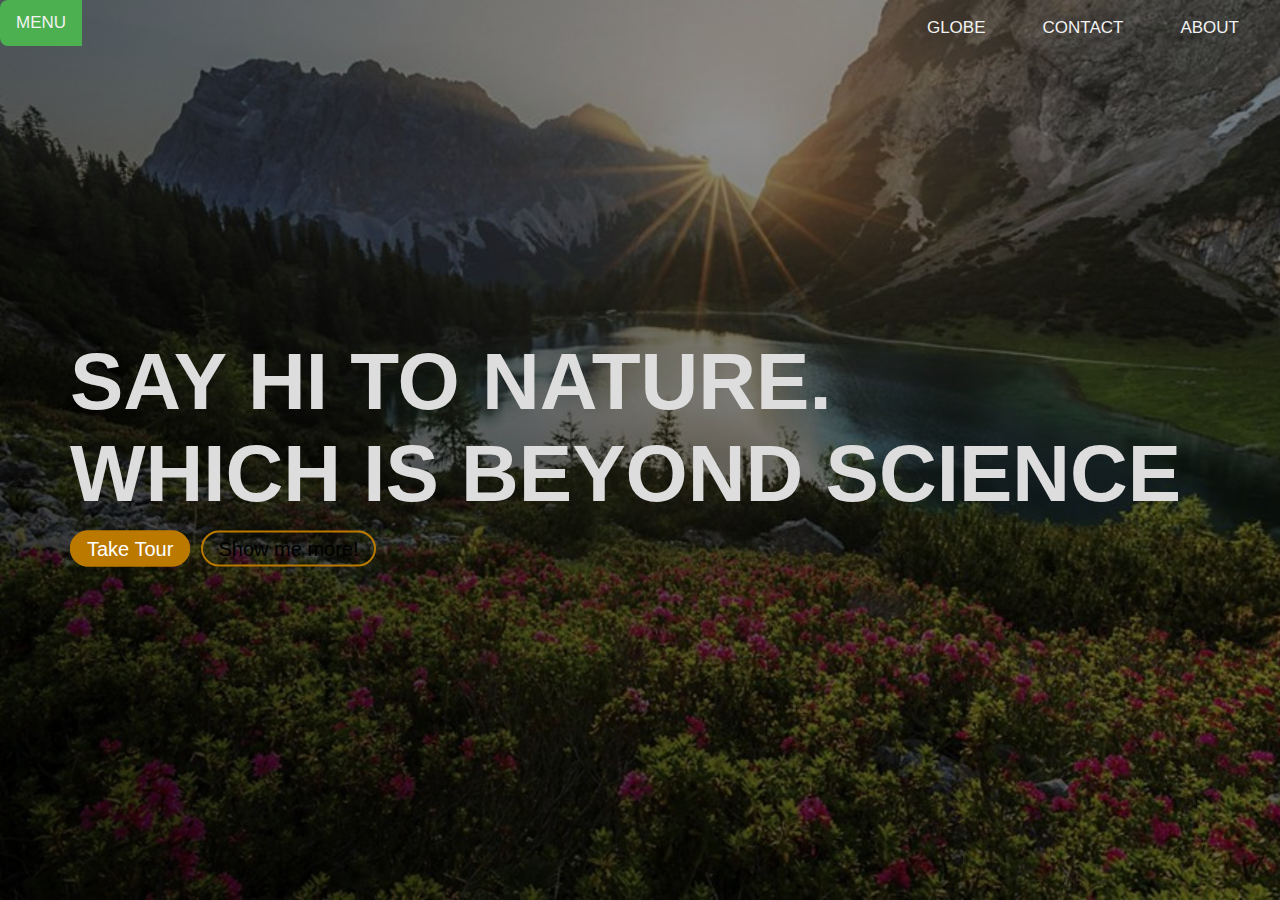
==== Project/index.html @ 2b329ba0 "1" ====
<!DOCTYPE html>
<html lang="en">

<head>
    <meta charset="UTF-8">
    <meta http-equiv="X-UA-Compatible" content="IE=edge">
    <meta name="viewport" content="width=device-width, initial-scale=1.0">
    <title>Document</title>
    <link rel="stylesheet" href="https://cdnjs.cloudflare.com/ajax/libs/font-awesome/6.4.0/css/all.min.css">
    <link rel="stylesheet" href="./resources/css/style.css">
</head>

<body>
    <section class="hero-main ">
        <div class="hero-text-box">
            <h1>SAY HI TO NATURE. <br> WHICH IS BEYOND SCIENCE</h1>
            <a href="#" class="btn btn-take">Take Tour</a>
            <a href="#" class="btn btn-more">Show me more!</a>
        </div>
    </section>
    <header>
        <div class="topnav" id="mytopnav">
            <a href="#" class="home">MENU</a>
            <a href="#" class="about">ABOUT</a>
            <a href="#" class="contact">CONTACT</a>
            <a href="#" class="globe">GLOBE</a>
            <a href="javascript:void(0)" class="icon" onclick="myFunction()">
                <img src="./vendors/images/more.png" alt="">
            </a>
        </div>
    </header>
</body>
<script>
    function myFunction() {
        var x = document.getElementById("mytopnav");
        if (x.className === "topnav") {
            x.className += " responsive";
        } else {
            x.className = "topnav";
        }
    }

</script>

</html>
---- Project/resources/css/style.css ----
body {
    margin: 0;
    padding: 0;
    font-family: Arial, Helvetica, sans-serif;
}

h1 {
    margin: 0;
}

.topnav {
    overflow: hidden;
    background: transparent;
    position: relative;
}

.topnav a:not(:first-child) {
    float: right;
    padding-bottom: 3px;

}

.topnav a:nth-child(1) {
    background-color: #4CAF50;
    border-top-left-radius: 8px;
    border-bottom-left-radius: 8px;
    /* margin-left: 25px; */
    margin-top: 0;
}

.topnav a {
    float: left;
    display: block;
    color: #f2f2f2;
    text-align: center;
    padding: 13px 16px;
    text-decoration: none;
    font-size: 17px;
    margin-right: 25px;
    margin-top: 5px;
    ;
}

.topnav a:nth-child(1):hover {
    background-color: orange;
}

.topnav a:not(:first-child):hover {
    /* background-color: #ddd; */
    border-bottom: 2px solid orange;
    /* color: black; */
}


.icon img {
    height: 25px;
}

.topnav .icon {
    display: none;
}

@media screen and (max-width: 600px) {
    .topnav a:not(:first-child) {
        display: none;
    }

    .topnav a.icon {
        float: right;
        display: block;
    }
}

@media screen and (max-width: 600px) {
    .topnav.responsive {
        position: relative;
    }

    .topnav.responsive .icon {
        position: absolute;
        right: 0;
        top: 0;
    }

    .topnav.responsive a {
        float: none;
        display: block;
        text-align: center;
    }
}

.hero-main {
    position: absolute;
    width: 100%;
    background-image: linear-gradient(to top right, rgba(0, 0, 0, 0.8), rgba(0, 0, 0, 0.3)), url(/Project/vendors/images/nature.jpg);
    background-size: cover;
    background-position: center;
    height: 100vh;

}

.hero-text-box {
    position: absolute;
    width: 1140px;
    top: 50%;
    left: 50%;
    transform: translate(-50%, -50%);
    font-weight: 300;
    color: #ddd;
    font-size: 40px;
}

.btn {
    text-decoration: none;
    font-size: 20px;
    /* background-color: #4CAF50; */
    border-radius: 20px;
    padding: 5px 15px;
    /* transition-duration: 0.3s; */

}

.btn-take {
    color: white;
    background-color: #bb7900;
    border: 2px solid #bb7900;

}

.btn-take:hover {
    background-color: #996300;
    border: 1px solid #996300;
}

.btn-more {
    border: 2px solid #bb7900;
    color: black;
}

.btn-more:hover {
    background-color: #bb7900;
    color: white;
}
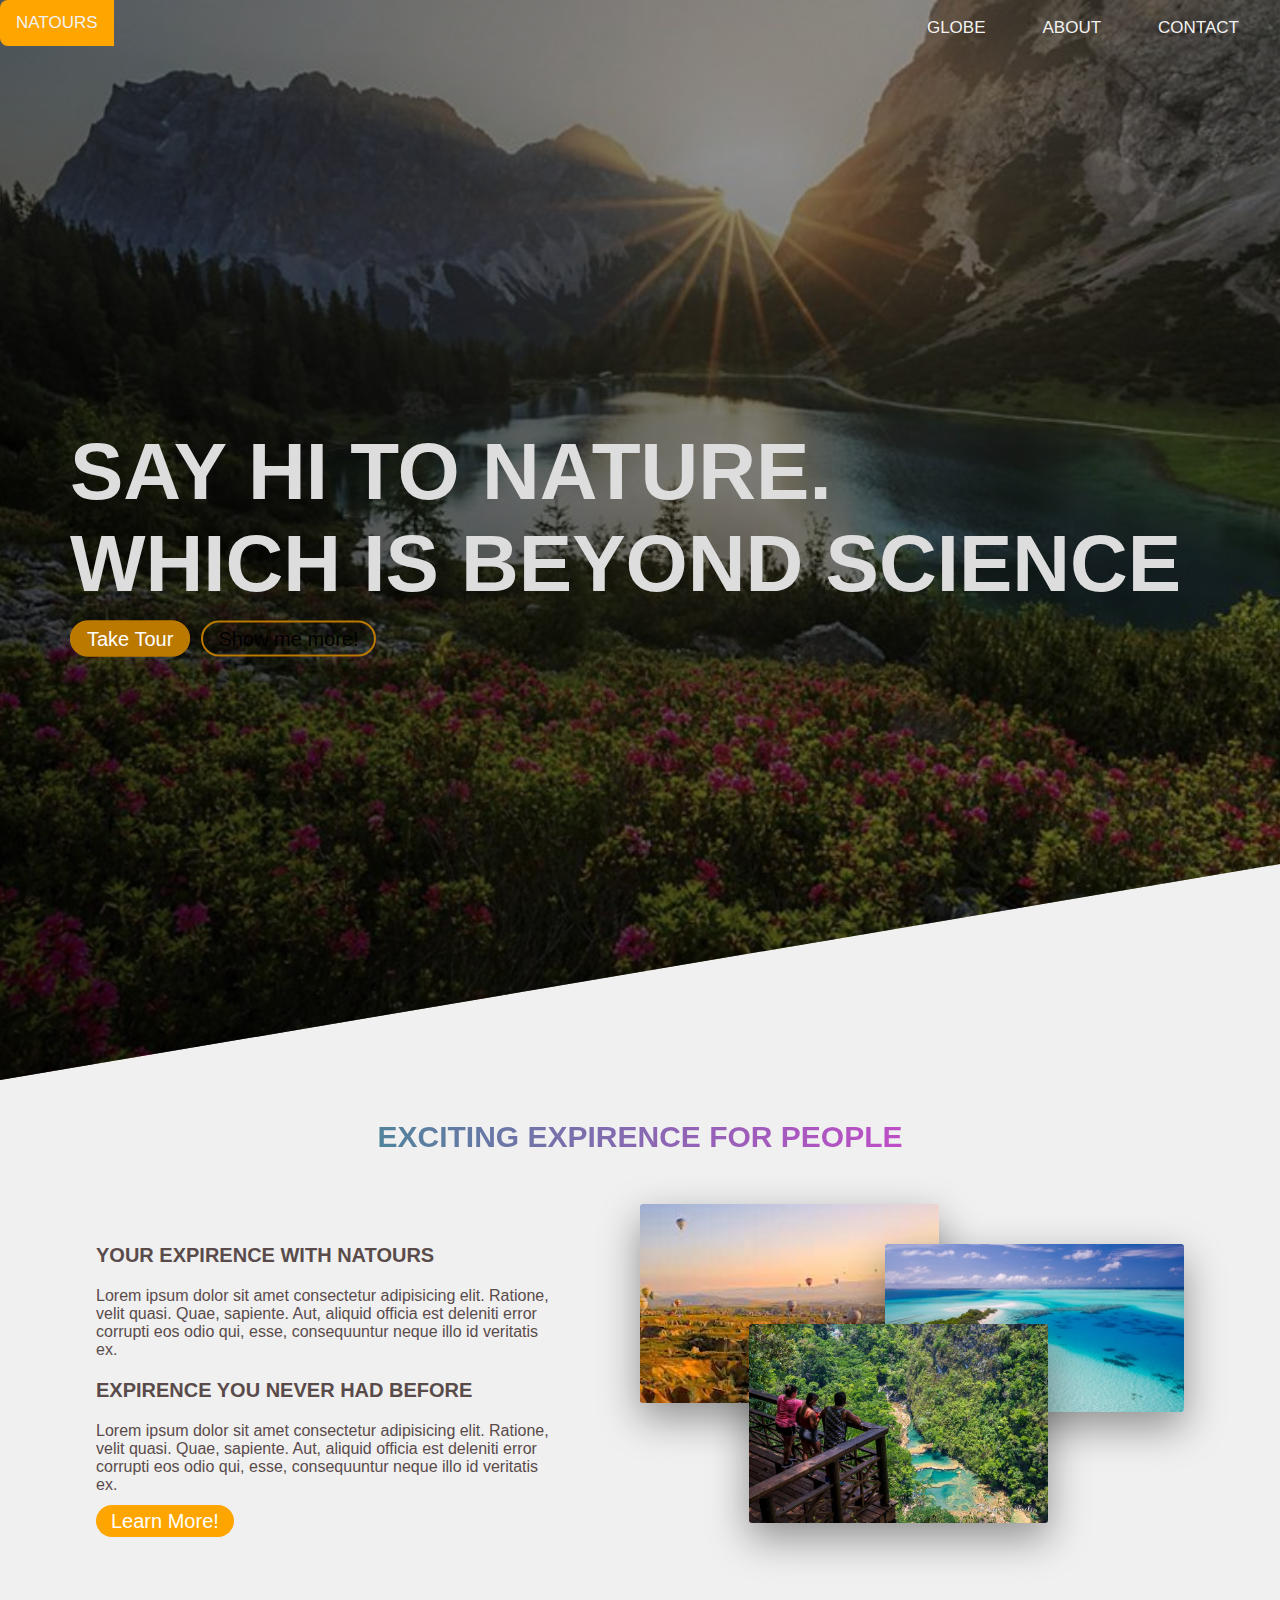
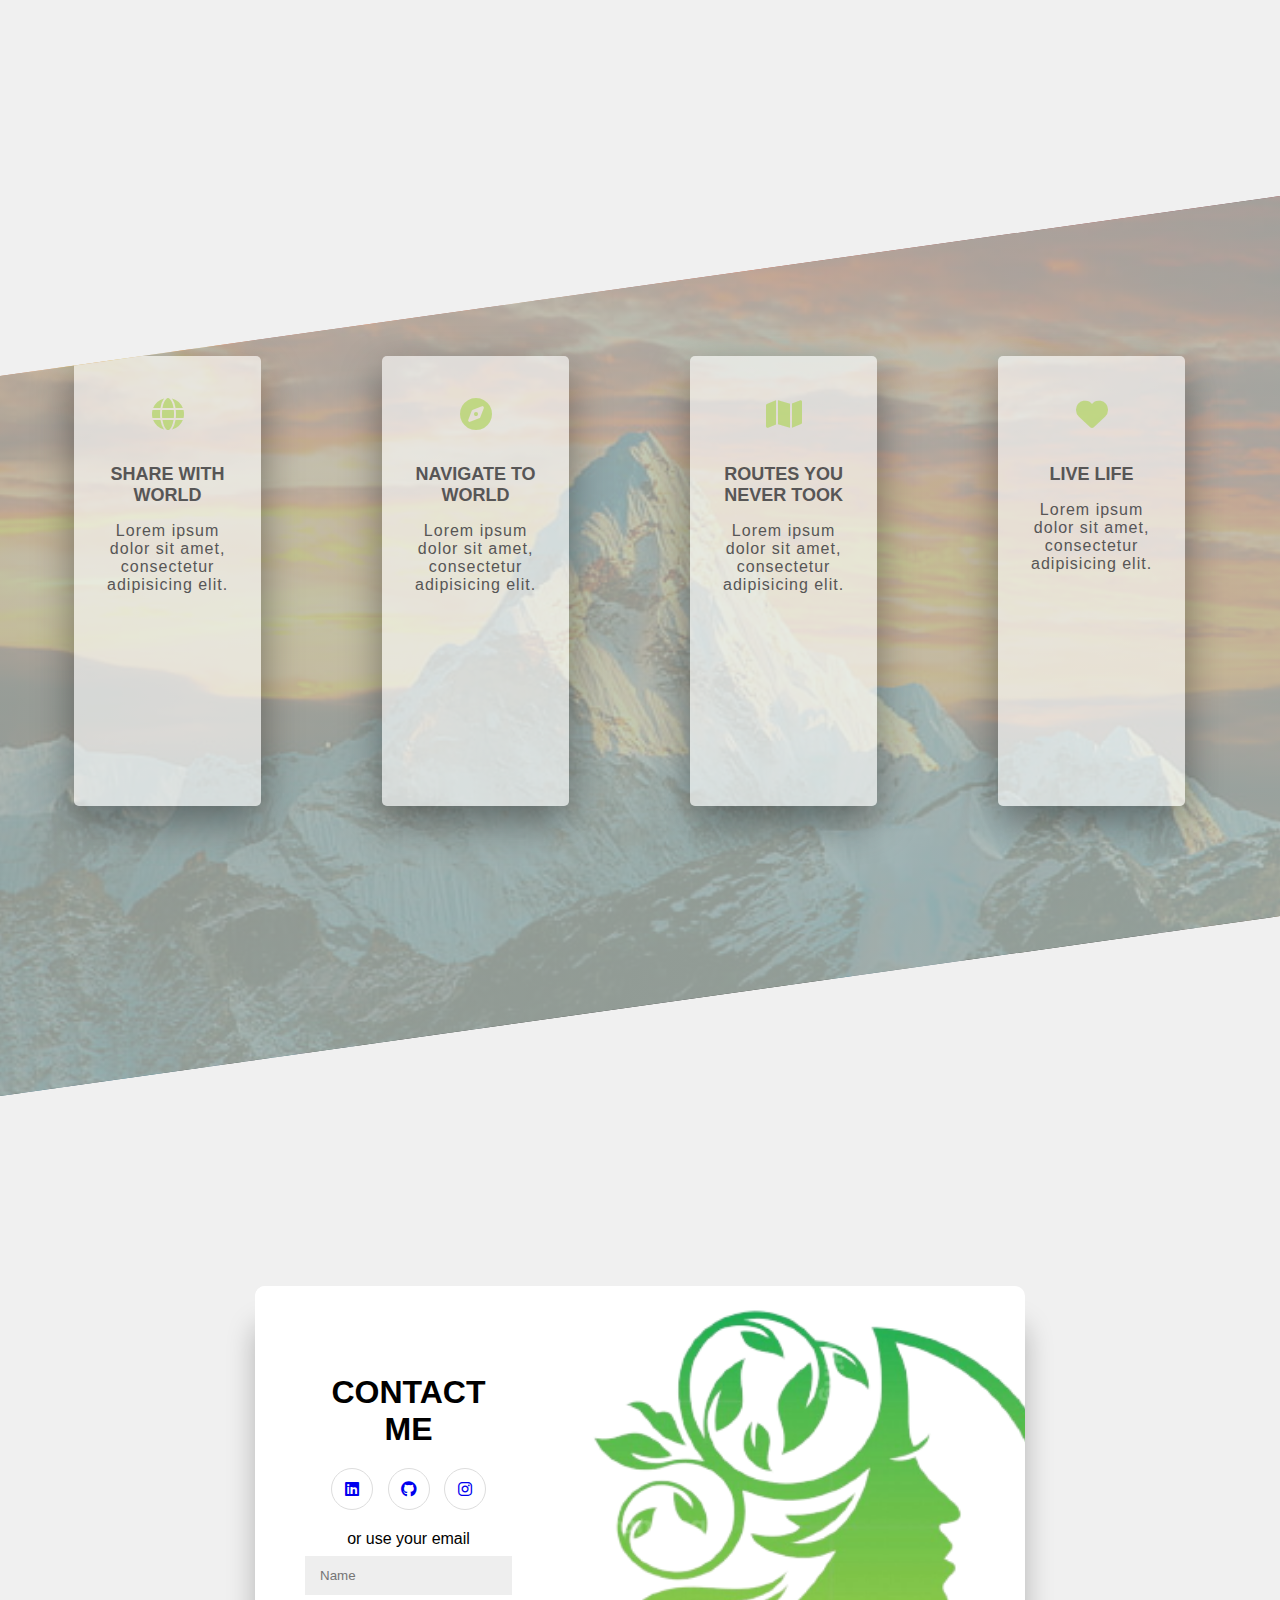
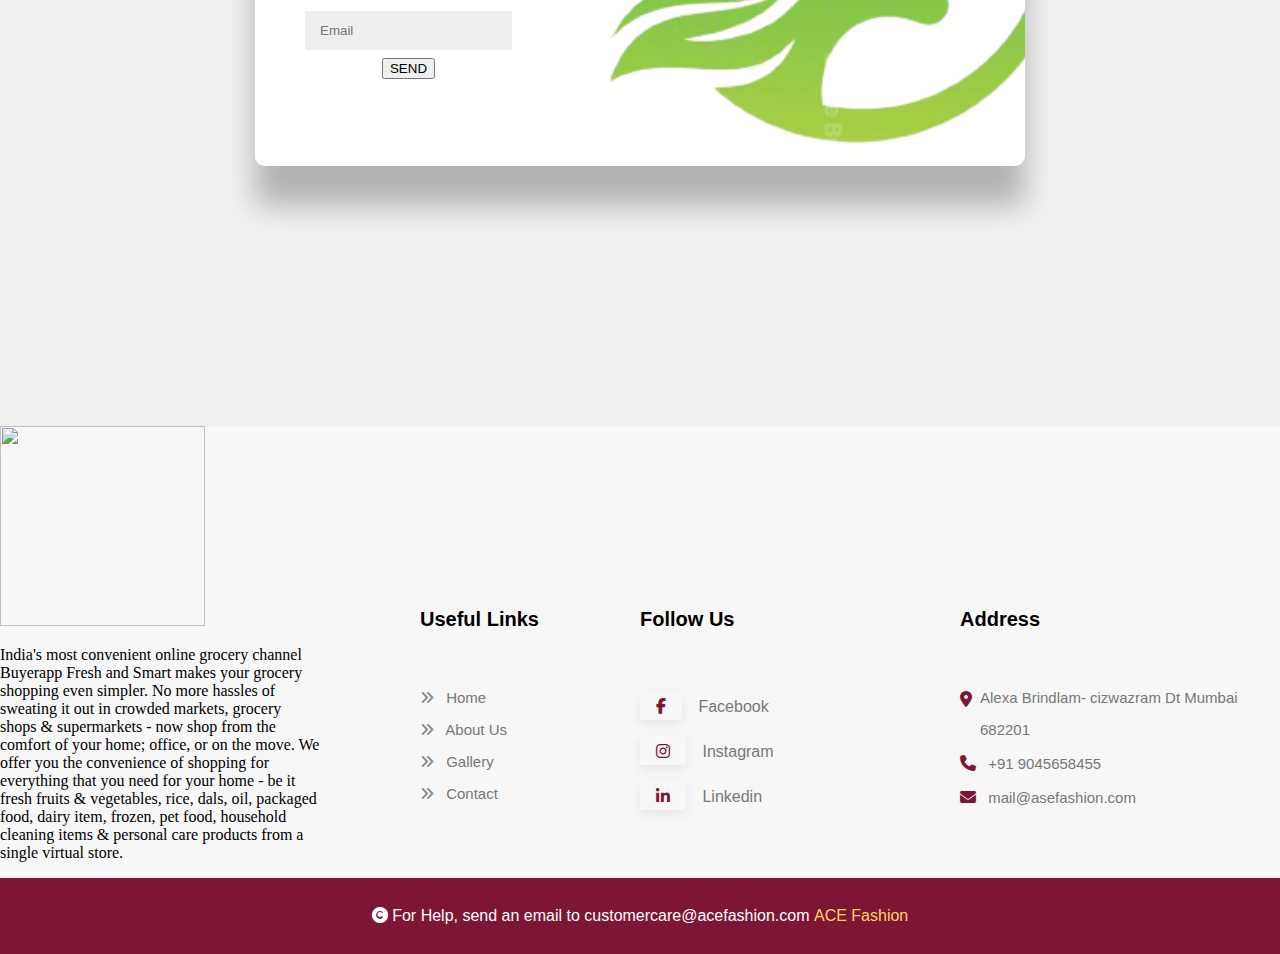
==== commit 92ab74f2: "complete" ====
--- a/Project/index.html
+++ b/Project/index.html
@@ -8,6 +8,8 @@
     <title>Document</title>
     <link rel="stylesheet" href="https://cdnjs.cloudflare.com/ajax/libs/font-awesome/6.4.0/css/all.min.css">
     <link rel="stylesheet" href="./resources/css/style.css">
+    <script src="https://kit.fontawesome.com/43632d2a06.js" crossorigin="anonymous"></script>
+    <link rel="stylesheet" href="/Project/resources/footer.css">
 </head>
 
 <body>
@@ -17,18 +19,197 @@
             <a href="#" class="btn btn-take">Take Tour</a>
             <a href="#" class="btn btn-more">Show me more!</a>
         </div>
-    </section>
-    <header>
         <div class="topnav" id="mytopnav">
-            <a href="#" class="home">MENU</a>
+            <a href="#" class="home">NATOURS</a>
+            <a href="#" class="contact">CONTACT</a>
             <a href="#" class="about">ABOUT</a>
-            <a href="#" class="contact">CONTACT</a>
+
             <a href="#" class="globe">GLOBE</a>
             <a href="javascript:void(0)" class="icon" onclick="myFunction()">
                 <img src="./vendors/images/more.png" alt="">
             </a>
         </div>
-    </header>
+    </section>
+
+    <section class="section-globe">
+        <div class="row">
+            <div class="mainhead">
+                <h2 class="globehead">EXCITING EXPIRENCE FOR PEOPLE</h2>
+            </div>
+        </div>
+        <div class="row">
+            <div class="col-1-of-2">
+                <div class="left-para">
+                    <h3 class="subhead">
+                        Your expirence with NATOURS
+                    </h3>
+
+                    <p class="para">Lorem ipsum dolor sit amet consectetur adipisicing elit. Ratione, velit quasi. Quae,
+                        sapiente. Aut, aliquid officia est deleniti error corrupti eos odio qui, esse, consequuntur
+                        neque
+                        illo
+                        id veritatis ex.</p>
+                    <h3 class="subhead">
+                        Expirence you never had before
+                    </h3>
+
+                    <p class="para">Lorem ipsum dolor sit amet consectetur adipisicing elit. Ratione, velit quasi. Quae,
+                        sapiente. Aut, aliquid officia est deleniti error corrupti eos odio qui, esse, consequuntur
+                        neque
+                        illo
+                        id veritatis ex.</p>
+                    <a href="" class="btn btn-anc">Learn More!</a>
+                </div>
+            </div>
+            <div class="col-1-of-2">
+                <div class="composition">
+                    <img src="./vendors/images/image1.jpg" alt="" class="composition-photo composition-photo-1">
+                    <img src="./vendors/images/image2.jpg" alt="" class="composition-photo composition-photo-2">
+                    <img src="./vendors/images/image3.jpg" alt="" class="composition-photo composition-photo-3">
+                </div>
+            </div>
+        </div>
+    </section>
+
+    <section class="section-features">
+        <div class="inner-fea">
+            <div class="grid-container">
+                <div class="grid-item grid-item-1">
+                    <div class="feature-box">
+                        <i class="fa-solid fa-globe icon"></i>
+                        <h3 class="fea-head">
+                            Share with world
+                        </h3>
+                        <p class="fea-text">Lorem ipsum dolor sit amet, consectetur adipisicing elit.
+                        </p>
+                    </div>
+                </div>
+                <div class="grid-item grid-item-2">
+                    <div class="feature-box">
+                        <i class="fa-solid fa-compass icon"></i>
+                        <h3 class="fea-head">
+                            Navigate to world
+                        </h3>
+                        <p class="fea-text">Lorem ipsum dolor sit amet, consectetur adipisicing elit. </p>
+                    </div>
+                </div>
+                <div class="grid-item grid-item-3">
+                    <div class="feature-box">
+                        <i class="fa-solid fa-map icon"></i>
+                        <h3 class="fea-head">
+                            Routes you never took
+                        </h3>
+                        <p class="fea-text">Lorem ipsum dolor sit amet, consectetur adipisicing elit. </p>
+                    </div>
+                </div>
+                <div class="grid-item grid-item-4">
+                    <div class="feature-box">
+                        <i class="fa-solid fa-heart icon"></i>
+                        <h3 class="fea-head">
+                            Live life
+                        </h3>
+                        <p class="fea-text">Lorem ipsum dolor sit amet, consectetur adipisicing elit. </p>
+                    </div>
+                </div>
+            </div>
+        </div>
+    </section>
+
+    <section class="section-form">
+        <div class="main-form">
+            <div class="container">
+                <div class="form-container signup-cont">
+                    <form action="#">
+                        <h1>CONTACT ME</h1>
+                        <div class="social-container">
+                            <a href="#"><i class="fa-brands fa-linkedin"></i></a>
+                            <a href="#"><i class="fa-brands fa-github"></i></a>
+                            <a href="#"><i class="fa-brands fa-instagram"></i></a>
+
+                        </div>
+                        <span>or use your email</span>
+                        <input type="text" placeholder="Name">
+                        <input type="email" placeholder="Email">
+
+                        <button>SEND</button>
+                    </form>
+                </div>
+                <img src="/Project/vendors/images/mylogo.png" alt="">
+
+
+            </div>
+        </div>
+    </section>
+
+    <footer id="footer">
+        <div class="containers">
+            <div class="rows">
+                <div class="col-md-3">
+                    <a href="index.html"><img id="footer-logo" src="images/surajlogo.png" alt=""
+                            class="img-fluid logo-footer"></a>
+                    <div class="footer-about">
+                        <p>India's most convenient online grocery channel Buyerapp Fresh and Smart makes your grocery
+                            shopping even simpler. No more hassles of sweating it out in crowded markets, grocery shops
+                            & supermarkets - now shop from the comfort of your home; office, or on the move. We offer
+                            you the convenience of shopping for everything that you need for your home - be it fresh
+                            fruits & vegetables, rice, dals, oil, packaged food, dairy item, frozen, pet food, household
+                            cleaning items & personal care products from a single virtual store. </p>
+                    </div>
+
+                </div>
+                <div class="col-md-3">
+                    <div class="useful-link">
+                        <h2>Useful Links</h2>
+                        <img src="./assets/images/about/home_line.png" alt="" class="img-fluid">
+                        <div class="use-links">
+                            <li><a href="index.html"><i class="fa-solid fa-angles-right"></i> Home</a></li>
+                            <li><a href="about.html"><i class="fa-solid fa-angles-right"></i> About Us</a></li>
+                            <li><a href="gallery.html"><i class="fa-solid fa-angles-right"></i> Gallery</a></li>
+                            <li><a href="contact.html"><i class="fa-solid fa-angles-right"></i> Contact</a></li>
+                        </div>
+                    </div>
+
+                </div>
+                <div class="col-md-3">
+                    <div class="social-links">
+                        <h2>Follow Us</h2>
+                        <img src="./assets/images/about/home_line.png" alt="">
+                        <div class="social-icons">
+                            <li><a href=""><i class="fa-brands fa-facebook-f"></i> Facebook</a></li>
+                            <li><a href=""><i class="fa-brands fa-instagram"></i> Instagram</a></li>
+                            <li><a href=""><i class="fa-brands fa-linkedin-in"></i> Linkedin</a></li>
+                        </div>
+                    </div>
+
+
+                </div>
+                <div class="col-md-3">
+                    <div class="address">
+                        <h2>Address</h2>
+                        <img src="./assets/images/about/home_line.png" alt="" class="img-fluid">
+                        <div class="address-links">
+                            <li class="address1"><i class="fa-solid fa-location-dot"></i> Alexa Brindlam-
+                                cizwazram Dt
+                                Mumbai 682201</li>
+                            <li><a href=""><i class="fa-solid fa-phone"></i> +91 9045658455</a></li>
+                            <li><a href=""><i class="fa-solid fa-envelope"></i> mail@asefashion.com</a></li>
+                        </div>
+                    </div>
+                </div>
+
+            </div>
+        </div>
+
+    </footer>
+
+    <section id="copy-right">
+        <div class="copy-right-sec"><i class="fa-solid fa-copyright"></i>
+            For Help, send an email to customercare@acefashion.com <a href="#"> ACE Fashion</a>
+
+
+        </div>
+
+    </section>
 </body>
 <script>
     function myFunction() {
@@ -39,7 +220,18 @@
             x.className = "topnav";
         }
     }
-
+    const signUpButton = document.getElementById('signup');
+    const signInButton = document.getElementById('signin');
+    const container = document.getElementById('container');
+    const display = document.getElementById("display");
+
+    signUpButton.addEventListener('click', () => {
+        container.classList.add("right-panel-active");
+    });
+
+    signInButton.addEventListener('click', () => {
+        container.classList.remove("right-panel-active");
+    });
 </script>
 
 </html>--- a/Project/resources/css/style.css
+++ b/Project/resources/css/style.css
@@ -2,6 +2,8 @@
     margin: 0;
     padding: 0;
     font-family: Arial, Helvetica, sans-serif;
+    overflow-x: hidden;
+    background-color: #f0f0f0;
 }
 
 h1 {
@@ -21,7 +23,7 @@
 }
 
 .topnav a:nth-child(1) {
-    background-color: #4CAF50;
+    background-color: orange;
     border-top-left-radius: 8px;
     border-bottom-left-radius: 8px;
     /* margin-left: 25px; */
@@ -42,7 +44,7 @@
 }
 
 .topnav a:nth-child(1):hover {
-    background-color: orange;
+    background-color: #4CAF50;
 }
 
 .topnav a:not(:first-child):hover {
@@ -60,43 +62,15 @@
     display: none;
 }
 
-@media screen and (max-width: 600px) {
-    .topnav a:not(:first-child) {
-        display: none;
-    }
-
-    .topnav a.icon {
-        float: right;
-        display: block;
-    }
-}
-
-@media screen and (max-width: 600px) {
-    .topnav.responsive {
-        position: relative;
-    }
-
-    .topnav.responsive .icon {
-        position: absolute;
-        right: 0;
-        top: 0;
-    }
-
-    .topnav.responsive a {
-        float: none;
-        display: block;
-        text-align: center;
-    }
-}
 
 .hero-main {
-    position: absolute;
+    position: relative;
     width: 100%;
     background-image: linear-gradient(to top right, rgba(0, 0, 0, 0.8), rgba(0, 0, 0, 0.3)), url(/Project/vendors/images/nature.jpg);
     background-size: cover;
     background-position: center;
-    height: 100vh;
-
+    height: 120vh;
+    -webkit-clip-path: polygon(0 0, 100% 0, 100% 80%, 0 100%);
 }
 
 .hero-text-box {
@@ -110,6 +84,9 @@
     font-size: 40px;
 }
 
+
+
+
 .btn {
     text-decoration: none;
     font-size: 20px;
@@ -140,4 +117,330 @@
 .btn-more:hover {
     background-color: #bb7900;
     color: white;
+}
+
+.section-globe {
+    position: relative;
+    margin: 1px 7.5% 1px 7.5%;
+    width: 85%;
+    height: 75vh;
+}
+
+.col-1-of-2 {
+    width: 50%;
+    float: left;
+}
+
+.globehead {
+    text-align: center;
+    font-size: 30px;
+    background-image: linear-gradient(to right, #16A085, #FA30Df);
+    -webkit-background-clip: text;
+    color: transparent;
+}
+
+.mainhead {
+    margin: 40px 0;
+    margin-bottom: 70px;
+}
+
+.subhead {
+    text-transform: uppercase;
+    font-size: 20px;
+}
+
+.composition {
+    position: relative;
+    /* background-color: #4CAF50; */
+
+
+}
+
+.composition-photo {
+    position: absolute;
+    width: 55%;
+    z-index: 10;
+    box-shadow: 0 15px 40px rgba(0, 0, 0, 0.4);
+    border-radius: 3px;
+    opacity: 1;
+    transition-duration: 0.4s;
+    outline-offset: 20px;
+}
+
+.composition-photo-1 {
+    left: 0;
+    top: -20px;
+
+}
+
+.composition-photo-2 {
+    right: 0;
+    top: 20px;
+}
+
+.composition-photo-3 {
+    left: 20%;
+    top: 100px;
+}
+
+.composition-photo:hover {
+    transform: scale(1.05)translateY(5px);
+    box-shadow: 0 25px 40px rgba(0, 0, 0, 0.5);
+    z-index: 20;
+    outline: 15px solid #16A085;
+
+}
+
+.composition:hover .composition-photo:not(:hover) {
+    transform: scale(0.95);
+    opacity: 0;
+}
+
+
+
+.left-para {
+    width: 85%;
+    color: rgb(90, 75, 75);
+    text-align: left;
+}
+
+.btn-anc {
+    background-color: orange;
+    color: white;
+}
+
+
+.section-features {
+    position: relative;
+    background-image: linear-gradient(to right bottom, rgba(179, 182, 172, 0.8), rgba(183, 199, 193, 0.8)), url(/Project/vendors/images/himalyas.jpg);
+    background-position: center;
+    background-size: cover;
+    height: 100vh;
+    width: 100vw;
+    -webkit-clip-path: polygon(0 20%, 100% 0, 100% 80%, 0 100%);
+}
+
+.inner-fea {
+    width: 90%;
+    position: absolute;
+    margin-top: 150px;
+    margin-left: 5%;
+
+}
+
+.grid-container {
+    display: grid;
+    grid-gap: 50px 100px;
+    grid-template-columns: auto auto auto auto;
+    padding: 10px;
+}
+
+
+
+.grid-item {
+    box-sizing: border-box;
+    background-color: rgba(255, 255, 255, 0.6);
+    height: 50vh;
+    width: 90%;
+    border-radius: 5px;
+    padding: 20px;
+    text-align: center;
+    color: #575656;
+    box-shadow: 0 15px 40px rgba(0, 0, 0, 0.4);
+    transition-duration: 0.4s;
+}
+
+.icon {
+    transform: scale(2);
+    box-sizing: border-box;
+    padding-top: 20px;
+    /* padding-bottom: 20px; */
+    color: rgba(182, 213, 111, 0.8);
+}
+
+.fea-head {
+    margin: 10px 0;
+    margin-top: 50px;
+    font-size: 18px;
+    text-transform: uppercase;
+}
+
+.fea-text {
+    letter-spacing: 1px;
+    /* text-align: center; */
+}
+
+.grid-item:hover {
+    cursor: pointer;
+    transform: scale(1.1) translateY(-7px);
+    box-shadow: 0 25px 40px rgba(0, 0, 0, 0.5);
+}
+
+.container {
+    background-color: #fff;
+    border-radius: 10px;
+    box-shadow: 0 40px 28px rgba(0, 0, 0, 0.25);
+    position: relative;
+    overflow: hidden;
+    width: 770px;
+    max-width: 100%;
+    min-height: 480px;
+    display: flex;
+    /* border: 1px solid green; */
+}
+
+.form-container {
+    /* position: absolute; */
+    top: 0;
+    height: 100%;
+
+}
+
+.social-container {
+    margin: 20px 0;
+
+}
+
+.social-container a {
+    border: 1px solid #dddddd;
+    border-radius: 50%;
+    display: inline-flex;
+    justify-content: center;
+    align-items: center;
+    margin: 0 5px;
+    height: 40px;
+    width: 40px;
+}
+
+.signup-cont {
+    left: 0;
+    width: 50%;
+    z-index: 1;
+
+}
+
+.signin-cont {
+    left: 0;
+    width: 50%;
+    z-index: 2;
+
+}
+
+.main-form {
+    display: flex;
+    justify-content: center;
+    align-items: center;
+    flex-direction: column;
+    font-family: sans-serif;
+    height: 100vh;
+    margin: -20px 0 50px;
+}
+
+form {
+    background-color: #ffffff;
+    display: flex;
+    align-items: center;
+    justify-content: center;
+    flex-direction: column;
+    padding: 0 50px;
+    height: 100%;
+    text-align: center;
+}
+
+input {
+    background-color: #eee;
+    border: none;
+    padding: 12px 15px;
+    margin: 8px 0;
+
+}
+
+
+
+
+
+
+
+
+
+
+
+
+
+
+
+
+
+
+@media screen and (max-width: 600px) {
+    .composition-photo {
+        position: relative;
+        width: 100%;
+    }
+
+    .composition-photo-3 {
+        left: 0;
+        top: 60px;
+    }
+
+
+}
+
+@media screen and (max-width: 600px) {
+    .hero-text-box {
+        font-size: 20px;
+        width: 100%;
+        margin-left: 15px;
+    }
+
+    .btn {
+        display: block;
+        margin-top: 20px;
+        /* margin-left: 15px; */
+    }
+
+    .btn-take {
+        width: 18vw;
+    }
+
+    .btn-more {
+        width: 30vw;
+    }
+}
+
+@media screen and (max-width: 1140px) {
+    .hero-text-box {
+        font-size: 25px;
+        width: 100%;
+    }
+}
+
+@media screen and (max-width: 600px) {
+    .topnav a:not(:first-child) {
+        display: none;
+    }
+
+    .topnav a.icon {
+        float: right;
+        display: block;
+    }
+}
+
+@media screen and (max-width: 600px) {
+    .topnav.responsive {
+        position: relative;
+        /* background-color: #333; */
+    }
+
+    .topnav.responsive .icon {
+        position: absolute;
+        right: 0;
+        top: 0;
+    }
+
+    .topnav.responsive a {
+        float: none;
+        display: block;
+        text-align: center;
+    }
 }--- a/Project/resources/footer.css
+++ b/Project/resources/footer.css
@@ -0,0 +1,169 @@
+#footer{
+	background: #f7f7f7;
+    /* padding: 3rem; */
+	
+	/* padding-top: -7rem; */
+    /* padding-bottom: 80px; */
+	background-image: url(https://arena.km.ua/wp-content/uploads/3538533.jpg);
+}
+.rows{
+  display:grid;
+  grid-template-columns: repeat(4,1fr);
+  /* border: 2px solid red; */
+  align-items:first baseline;
+  /* text-align: center; */
+  width: 100%;
+}
+#footer-logo{
+  width: 80%;
+  height: 200px;
+}
+/* #footer2{
+	background: #f7f7f7;
+    padding: 3rem;
+    margin-top: 0px;
+	/* padding-top: 5rem; */
+	/* padding-top: 7rem;
+    padding-bottom: 80px;
+	background-image: url(../images/cards/v748-toon-111.png);
+} */
+
+/* .social-links{
+	display: flex;
+    flex-direction: column;
+    align-items: center;
+    justify-content: center;
+} */
+.social-links h2{
+	padding-bottom: 15px;
+	font-size: 20px;
+    font-weight: 600;
+}
+.social-links img{
+	padding-bottom: 25px;
+}
+.social-icons{
+	/* display: flex;
+    gap: 3rem; */
+	display: flex;
+    flex-direction: column;
+    gap: 1rem;
+	color: #777777;
+}
+.social-icons a{
+	/* font-size: 18px; */
+    /* background: #ffffff; */
+    /* box-shadow: rgb(0 0 0 / 8%) 0px 4px 12px;
+    padding: 0.4rem 1rem 0.4rem 1rem;
+    border-radius: 3px;
+	color: #82074a; */
+	/* margin-right: 18px; */
+	color: #777777;
+}
+.social-icons a:hover{
+	color: #000;
+}
+.social-icons a i{
+	box-shadow: rgb(0 0 0 / 8%) 0px 4px 12px;
+    padding: 0.4rem 1rem 0.4rem 1rem;
+    border-radius: 3px;
+    color: #7d1534;
+	font-size: 16px;
+	margin-right: 12px;
+}
+li{
+	list-style: none;
+}
+
+
+.useful-link{
+	/* display: flex;
+    flex-direction: column; */
+    align-items: center;
+    justify-content: center;
+    margin-left: 100px;
+    
+    /* align-items:flex-start;
+    justify-content:flex-start; */
+    
+
+}
+.useful-link h2{
+	padding-bottom: 15px;
+	font-size: 20px;
+    font-weight: 600;
+}
+.useful-link img{
+	padding-bottom: 15px;
+}
+.use-links{
+	line-height: 32px;
+}
+.use-links li i{
+	font-size: 14px;
+    padding-right: 8px;
+    color: #898989;
+}
+.use-links li a{
+	color: #303030;
+    font-size: 15px;
+    font-weight: 500;
+	color: #777777;
+}
+.use-links li a:hover{
+	color: #000;
+}
+.address h2{
+	padding-bottom: 15px;
+	font-size: 20px;
+    font-weight: 600;
+}
+.address img{
+	padding-bottom: 15px;
+}
+.address-links li a{
+	color: #303030;
+    font-size: 15px;
+    font-weight: 500;
+	color: #777777;
+
+}
+.address-links li i{
+	font-size: 16px;
+    padding-right: 8px;
+	color:#7d1534;
+
+}
+.address-links li i:nth-child(1){
+	padding-top: 9px;
+}
+.address-links .address1{
+	font-weight: 500;
+    font-size: 15px;
+	display: flex;
+}
+.address-links{
+	    line-height: 32px;
+		color: #777777;
+}
+.copy-right-sec{
+	padding: 1.8rem;
+    background:#7d1534;
+    color: #fff;
+    text-align: center;
+}
+.copy-right-sec a{
+	color: #fcd462;
+    font-weight: 500;
+}
+a{
+  text-decoration:none;
+}
+
+
+
+.footer-about p{
+  font-family: 'Cherry Swash';
+}
+
+/* footer section end */